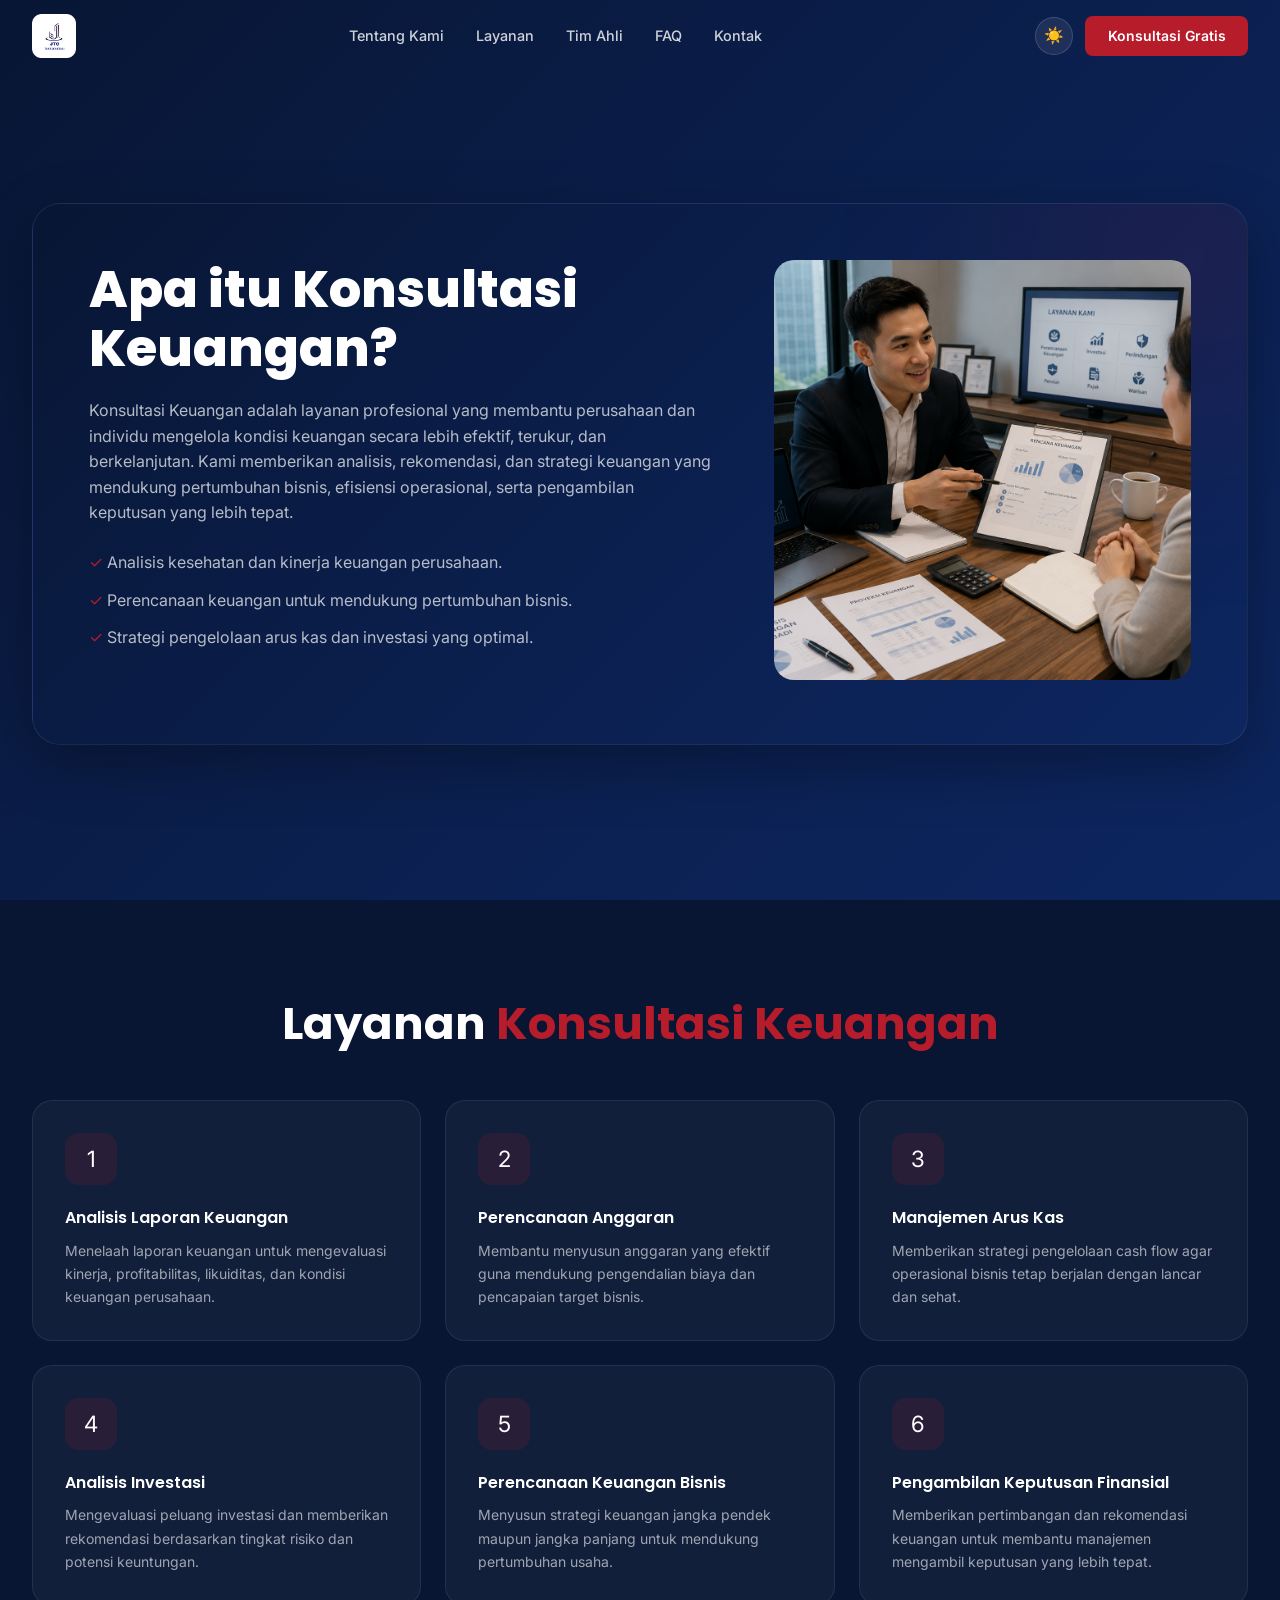
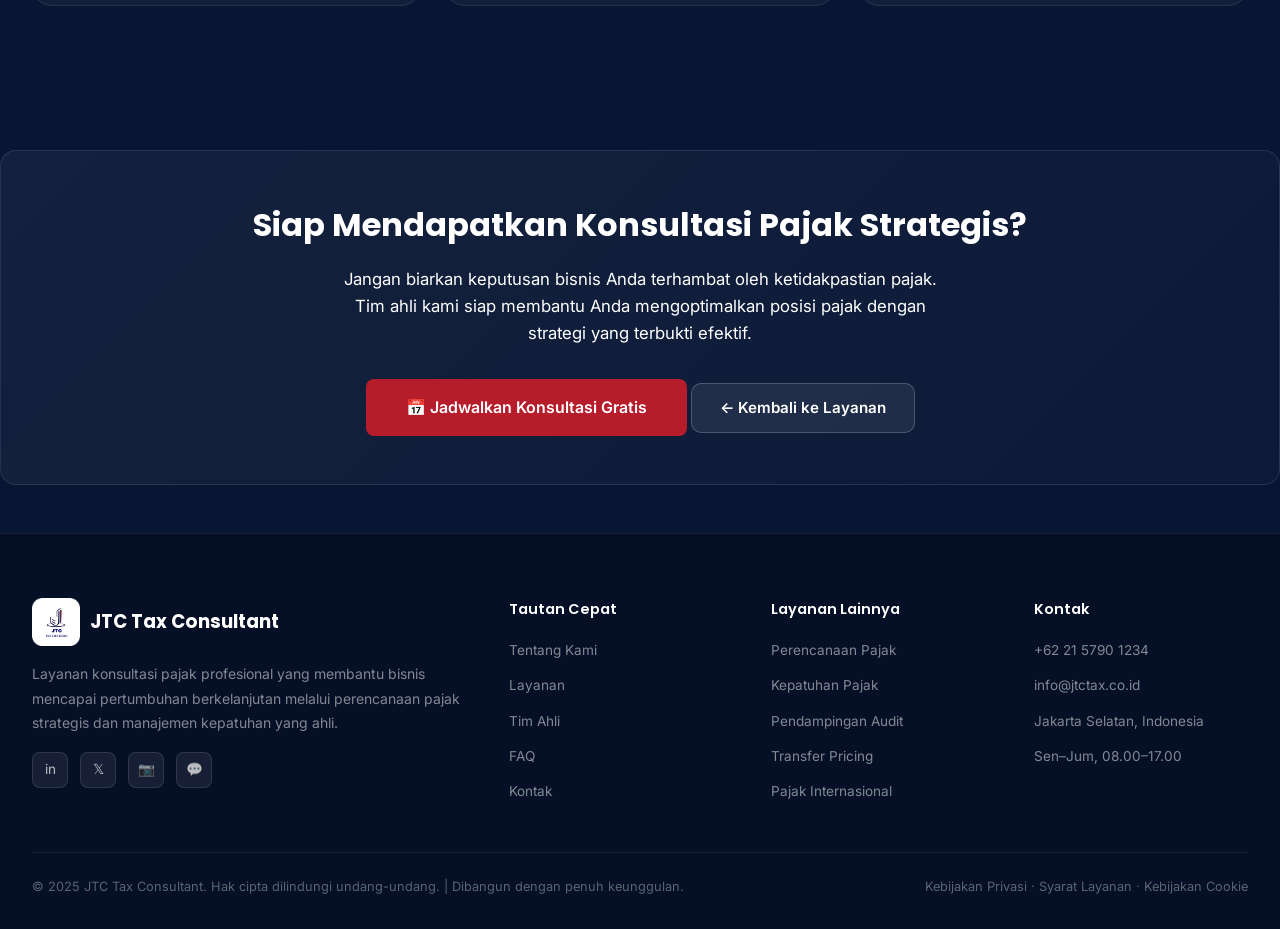
==== Konsultasi-keuangan.html @ 1e963f72 "testingjtc" ====
<!DOCTYPE html>
<html lang="id">
<head>
<meta charset="UTF-8">
<meta name="viewport" content="width=device-width, initial-scale=1.0">
<title>Kepatuhan Pajak JTC Tax Consultant</title>
<meta name="description" content="Panduan strategis mengenai implikasi pajak atas keputusan bisnis, transaksi, dan restrukturisasi perusahaan.">
<link rel="icon" href="assets/logo.png" type="image/png">
<link href="https://fonts.googleapis.com/css2?family=Poppins:wght@300;400;500;600;700;800&family=Inter:wght@300;400;500;600&display=swap" rel="stylesheet">
<link rel="stylesheet" href="../style.css">
<style>
.service-detail-hero {
  min-height: 60vh;
  background: linear-gradient(135deg, var(--c1) 0%, var(--c2) 50%, var(--c3) 100%);
  position: relative;
  overflow: hidden;
  display: flex;
  align-items: center;
  padding: 7rem 2rem 4rem;
}
.service-detail-inner {
  max-width: 900px;
  margin: 0 auto;
}
.service-detail-hero h1 {
  font-size: 3.2rem;
  font-weight: 800;
  margin-bottom: 1.5rem;
  color: var(--text);
}
.service-detail-hero p {
  font-size: 1.1rem;
  line-height: 1.8;
  color: rgba(var(--ink), 0.8);
  margin-bottom: 2rem;
}
.service-breadcrumb {
  margin-bottom: 2rem;
  display: flex;
  align-items: center;
  gap: 0.5rem;
  color: rgba(var(--ink), 0.7);
  font-size: 0.95rem;
}
.service-breadcrumb a {
  color: var(--accent);
  text-decoration: none;
}
.service-breadcrumb a:hover {
  text-decoration: underline;
}
.service-content {
  max-width: 900px;
  margin: 0 auto;
  padding: 4rem 2rem;
}
.service-section {
  margin-bottom: 3rem;
}
.service-section h2 {
  font-size: 2rem;
  margin-bottom: 1.5rem;
  color: var(--text);
}
.service-section h3 {
  font-size: 1.3rem;
  margin: 1.5rem 0 1rem;
  color: var(--text);
}
.service-section p {
  font-size: 1rem;
  line-height: 1.8;
  color: rgba(var(--ink), 0.8);
  margin-bottom: 1rem;
}
.feature-list {
  list-style: none;
  margin: 2rem 0;
}
.feature-list li {
  display: flex;
  gap: 1rem;
  margin-bottom: 1.2rem;
  font-size: 1rem;
  line-height: 1.6;
}
.feature-list li:before {
  content: "✓";
  color: var(--accent);
  font-weight: bold;
  flex-shrink: 0;
  font-size: 1.3rem;
}
.process-steps {
  display: grid;
  grid-template-columns: repeat(auto-fit, minmax(220px, 1fr));
  gap: 2rem;
  margin: 2rem 0;
}
.process-step {
  background: rgba(var(--ink), 0.03);
  border: 1px solid rgba(var(--ink), 0.1);
  padding: 2rem;
  border-radius: 12px;
  text-align: center;
}
.process-step-num {
  display: inline-flex;
  align-items: center;
  justify-content: center;
  width: 50px;
  height: 50px;
  background: var(--accent);
  color: white;
  border-radius: 50%;
  font-weight: bold;
  font-size: 1.3rem;
  margin-bottom: 1rem;
}
.process-step h4 {
  font-size: 1.1rem;
  margin-bottom: 0.5rem;
}
.process-step p {
  font-size: 0.95rem;
}
.cta-section {
  background: linear-gradient(135deg, rgba(var(--ink), 0.05), rgba(var(--ink), 0.02));
  border: 1px solid rgba(var(--ink), 0.1);
  border-radius: 16px;
  padding: 3rem;
  text-align: center;
  margin: 3rem 0;
}
.cta-section h2 {
  font-size: 2rem;
  margin-bottom: 1rem;
}
.cta-section p {
  font-size: 1.05rem;
  margin-bottom: 2rem;
  max-width: 600px;
  margin-left: auto;
  margin-right: auto;
}
.btn-cta {
  display: inline-block;
  background: var(--accent);
  color: white;
  padding: 1rem 2.5rem;
  border-radius: 8px;
  text-decoration: none;
  font-weight: 600;
  transition: all 0.3s ease;
  cursor: pointer;
  border: none;
  font-size: 1rem;
}
.btn-cta:hover {
  background: var(--accent-hover);
  transform: translateY(-2px);
}
.btn-secondary {
  background: transparent;
  color: var(--accent);
  border: 2px solid var(--accent);
  padding: 0.8rem 2rem;
}
.btn-secondary:hover {
  background: var(--accent);
  color: white;
}

*{margin:0;padding:0;box-sizing:border-box}
body{font-family:Poppins,sans-serif;background:#f6f7fb;color:#111827}
.hero{padding:40px 24px}
.hero-card{
max-width:1400px;
margin:auto;
border-radius:28px;
overflow:hidden;

background:
linear-gradient(
  135deg,
  #071020 0%,
  #0c1d46 45%,
  #14377d 100%
);

box-shadow:
0 20px 60px rgba(0,0,0,.25);

position:relative;
}
.hero-card{
  background:
  linear-gradient(
    135deg,
    var(--c1) 0%,
    var(--c2) 50%,
    var(--c3) 100%
  );

  border:1px solid rgba(var(--ink),.08);

  box-shadow:
  0 20px 60px var(--card-shadow);

  border-radius:28px;
}
.hero-card::after{
  content:"";
  position:absolute;

  width:350px;
  height:350px;

  right:-120px;
  top:-120px;

  border-radius:50%;

  background:
  rgba(183,28,43,.10);

  filter:blur(100px);

  pointer-events:none;
}
.hero-grid{position:relative;z-index:2;display:grid;grid-template-columns:1.2fr .8fr;gap:60px;padding:56px}
.hero h1{
  color:var(--text);
}

.hero p,
.hero li,
.crumb{
  color:rgba(var(--ink),.7);
}
.hero ul{list-style:none;margin-top:24px}
.hero li{margin:12px 0}
.hero li:before{content:"✓ ";
        color: var(--accent)}
.hero img{width:100%;height:420px;object-fit:cover;border-radius:20px}
.about{max-width:1400px;margin:auto;padding:60px 24px;display:grid;grid-template-columns:260px 1fr;gap:50px}
.card{background:#dfe5f5;padding:18px;border-radius:20px}
.book{height:320px;border-radius:12px;background:linear-gradient(135deg,#0b1024,#1e3a8a)}
.btn{display:block;text-align:center;text-decoration:none;background:#0f1f5b;color:#fff;padding:14px;border-radius:999px;margin-top:18px}
.content h2{margin-bottom:16px}
.content p{line-height:1.9;margin-bottom:18px}
@media(max-width:900px){
.hero-grid,.about{grid-template-columns:1fr}
.hero h1{font-size:2rem}
.hero img{height:280px}
}
</style>
</head>
<body class="jtc-landing" data-theme="dark">

<div class="scroll-bar" id="jtc-scrollBar"></div>

<!-- NAV -->
<nav id="jtc-navbar">
<div class="nav-inner">
<a href="../index.html" class="logo">
<img src="../assets/logo.png" alt="JTC Tax Consultant" class="logo-img">
</a>
<ul class="nav-links" id="jtc-navLinks">
<li><a href="../index.html#jtc-about">Tentang Kami</a></li>
<li><a href="../index.html#jtc-services">Layanan</a></li>
<li><a href="../index.html#jtc-experts">Tim Ahli</a></li>
<li><a href="../index.html#jtc-faq">FAQ</a></li>
<li><a href="../index.html#jtc-contact">Kontak</a></li>
</ul>
<div class="nav-right">
<button class="theme-toggle" id="jtc-themeToggle" aria-label="Toggle light/dark theme">☀️</button>
<a href="../index.html#jtc-consultation" class="nav-cta">Konsultasi Gratis</a>
<button class="hamburger" id="jtc-hamburger" aria-label="Menu">
<span></span><span></span><span></span>
</button>
</div>
</div>
</nav>

<!-- HERO -->
<section class="hero">
<div class="hero-card">
<div class="hero-grid">
<div>
<h1>Apa itu Konsultasi Keuangan?</h1>
<p>Konsultasi Keuangan adalah layanan profesional yang membantu perusahaan dan individu mengelola kondisi keuangan secara lebih efektif, terukur, dan berkelanjutan. Kami memberikan analisis, rekomendasi, dan strategi keuangan yang mendukung pertumbuhan bisnis, efisiensi operasional, serta pengambilan keputusan yang lebih tepat.</p>
<ul>
<li>Analisis kesehatan dan kinerja keuangan perusahaan.</li>
<li>Perencanaan keuangan untuk mendukung pertumbuhan bisnis.</li>
<li>Strategi pengelolaan arus kas dan investasi yang optimal.</li>
</ul>
</div>
<div>
<img src="assets/Konsultasi Keuangan.png" alt="financial consulting">
</div>
</div>
</div>
</section>

<!-- CONTENT -->
<section class="why-section" id="jtc-why">
<div class="section-inner">
<h2 class="section-title" style="text-align:center">
Layanan <span>Konsultasi Keuangan</span>
</h2>

<div class="why-grid">

<div class="why-card">
<div class="why-icon">1</div>
<div class="why-title">Analisis Laporan Keuangan</div>
<div class="why-desc">
Menelaah laporan keuangan untuk mengevaluasi kinerja, profitabilitas, likuiditas, dan kondisi keuangan perusahaan.
</div>
</div>

<div class="why-card">
<div class="why-icon">2</div>
<div class="why-title">Perencanaan Anggaran</div>
<div class="why-desc">
Membantu menyusun anggaran yang efektif guna mendukung pengendalian biaya dan pencapaian target bisnis.
</div>
</div>

<div class="why-card">
<div class="why-icon">3</div>
<div class="why-title">Manajemen Arus Kas</div>
<div class="why-desc">
Memberikan strategi pengelolaan cash flow agar operasional bisnis tetap berjalan dengan lancar dan sehat.
</div>
</div>

<div class="why-card">
<div class="why-icon">4</div>
<div class="why-title">Analisis Investasi</div>
<div class="why-desc">
Mengevaluasi peluang investasi dan memberikan rekomendasi berdasarkan tingkat risiko dan potensi keuntungan.
</div>
</div>

<div class="why-card">
<div class="why-icon">5</div>
<div class="why-title">Perencanaan Keuangan Bisnis</div>
<div class="why-desc">
Menyusun strategi keuangan jangka pendek maupun jangka panjang untuk mendukung pertumbuhan usaha.
</div>
</div>

<div class="why-card">
<div class="why-icon">6</div>
<div class="why-title">Pengambilan Keputusan Finansial</div>
<div class="why-desc">
Memberikan pertimbangan dan rekomendasi keuangan untuk membantu manajemen mengambil keputusan yang lebih tepat.
</div>
</div>

</div>
</div>
</section>
<!-- CTA SECTION -->
<div class="cta-section">
<h2>Siap Mendapatkan Konsultasi Pajak Strategis?</h2>
<p>Jangan biarkan keputusan bisnis Anda terhambat oleh ketidakpastian pajak. Tim ahli kami siap membantu Anda mengoptimalkan posisi pajak dengan strategi yang terbukti efektif.</p>
<a href="../index.html#jtc-consultation" class="btn-cta">📅 Jadwalkan Konsultasi Gratis</a>
<a href="../index.html#jtc-services" class="btn-cta btn-secondary">← Kembali ke Layanan</a>
</div>

</section>

<!-- FOOTER -->
<footer>
<div class="footer-inner">
<div class="footer-grid">
<div class="footer-brand">
<div class="footer-logo">
<img src="../assets/logo.png" alt="JTC Tax Consultant" class="logo-img">
<span>JTC Tax Consultant</span>
</div>
<p>Layanan konsultasi pajak profesional yang membantu bisnis mencapai pertumbuhan berkelanjutan melalui perencanaan pajak strategis dan manajemen kepatuhan yang ahli.</p>
<div class="footer-socials">
<a href="#" class="social-btn" aria-label="LinkedIn">in</a>
<a href="#" class="social-btn" aria-label="Twitter">𝕏</a>
<a href="#" class="social-btn" aria-label="Instagram">📷</a>
<a href="#" class="social-btn" aria-label="WhatsApp">💬</a>
</div>
</div>
<div class="footer-col">
<h4>Tautan Cepat</h4>
<ul>
<li><a href="../index.html#jtc-about">Tentang Kami</a></li>
<li><a href="../index.html#jtc-services">Layanan</a></li>
<li><a href="../index.html#jtc-experts">Tim Ahli</a></li>
<li><a href="../index.html#jtc-faq">FAQ</a></li>
<li><a href="../index.html#jtc-contact">Kontak</a></li>
</ul>
</div>
<div class="footer-col">
<h4>Layanan Lainnya</h4>
<ul>
<li><a href="perencanaan-pajak.html">Perencanaan Pajak</a></li>
<li><a href="kepatuhan-pajak.html">Kepatuhan Pajak</a></li>
<li><a href="pendampingan-pemeriksaan-pajak.html">Pendampingan Audit</a></li>
<li><a href="transfer-pricing.html">Transfer Pricing</a></li>
<li><a href="pajak-internasional.html">Pajak Internasional</a></li>
</ul>
</div>
<div class="footer-col">
<h4>Kontak</h4>
<ul>
<li><a href="tel:+622157901234">+62 21 5790 1234</a></li>
<li><a href="mailto:info@jtctax.co.id">info@jtctax.co.id</a></li>
<li><a href="../index.html#jtc-contact">Jakarta Selatan, Indonesia</a></li>
<li><a href="../index.html#jtc-contact">Sen–Jum, 08.00–17.00</a></li>
</ul>
</div>
</div>
<div class="footer-bottom">
<p>© 2025 JTC Tax Consultant. Hak cipta dilindungi undang-undang. | Dibangun dengan penuh keunggulan.</p>
<p>Kebijakan Privasi · Syarat Layanan · Kebijakan Cookie</p>
</div>
</div>
</footer>

<script src="../script.js"></script>
</body>
</html>
---- style.css ----
/* ===================================================================
   JTC TAX CONSULTANT — style.css
   Dark theme (default) + Light theme (data-theme="light") via CSS vars
=================================================================== */

*,*::before,*::after{box-sizing:border-box;margin:0;padding:0}
html{scroll-behavior:smooth}
html,body{overflow-x:hidden;width:100%}

body.jtc-landing{
  /* brand colors (constant across themes) */
  --accent:#B71C2B;
  --accent-hover:#9e1724;
  --success:#10B981;
  --warning:#F59E0B;

  /* DARK THEME (default) — exact same palette as the original design */
  --ink:255,255,255;            /* base "ink" used for text/border/surface opacity tricks */
  --text:#ffffff;
  --c1:#081634;                 /* page base / dark-navy */
  --c2:#0B1F4D;                 /* navy */
  --c3:#0d2660;                 /* mid blue */
  --c4:#091a40;                 /* alt section */
  --c5:#12266a;                 /* stats end */
  --select-bg:#0B1F4D;
  --nav-scrolled:rgba(8,22,52,.92);
  --grid-line:rgba(255,255,255,.025);
  --card-shadow:rgba(0,0,0,.3);
  --tag-text:#f87171;

  font-family:'Inter',sans-serif;
  background:var(--c1);
  color:var(--text);
  line-height:1.6;
  transition:background .35s ease,color .35s ease;
}

body.jtc-landing[data-theme="light"]{
  --ink:11,31,77;               /* navy ink on light backgrounds */
  --text:#0B1F4D;
  --c1:#FFFFFF;
  --c2:#EFF3FB;
  --c3:#F4F7FC;
  --c4:#F7F9FC;
  --c5:#E3EAF8;
  --select-bg:#FFFFFF;
  --nav-scrolled:rgba(255,255,255,.92);
  --grid-line:rgba(11,31,77,.05);
  --card-shadow:rgba(15,40,90,.12);
  --tag-text:#B71C2B;
}

.jtc-landing h1,.jtc-landing h2,.jtc-landing h3,.jtc-landing h4,.jtc-landing h5{font-family:'Poppins',sans-serif}

/* NAV */
.jtc-landing nav{position:fixed;top:0;left:0;right:0;z-index:100;padding:0 2rem;transition:background .4s ease,padding .4s ease;background:transparent}
.jtc-landing nav.scrolled{background:var(--nav-scrolled);backdrop-filter:blur(24px);border-bottom:1px solid rgba(var(--ink),.08)}
.jtc-landing .nav-inner{max-width:1280px;margin:0 auto;display:flex;align-items:center;justify-content:space-between;height:72px;gap:1rem;position:relative}
.jtc-landing .logo{display:flex;align-items:center;gap:.6rem;text-decoration:none;flex-shrink:0}
.jtc-landing .logo-img{height:44px;width:auto;display:block}
.jtc-landing .logo-text{font-family:'Poppins',sans-serif;font-weight:700;font-size:1.05rem;color:var(--text);line-height:1.2;white-space:nowrap}
.jtc-landing .nav-links{display:flex;align-items:center;gap:2rem;list-style:none}
.jtc-landing .nav-links a{color:rgba(var(--ink),.8);text-decoration:none;font-size:.9rem;font-weight:500;transition:color .2s}
.jtc-landing .nav-links a:hover{color:var(--text)}
.jtc-landing .nav-right{display:flex;align-items:center;gap:.75rem}
.jtc-landing .nav-cta{background:var(--accent);color:#fff;padding:.55rem 1.4rem;border-radius:8px;font-size:.875rem;font-weight:600;text-decoration:none;transition:background .2s,transform .15s;white-space:nowrap}
.jtc-landing .nav-cta:hover{background:var(--accent-hover);transform:translateY(-1px)}
.jtc-landing .theme-toggle{width:38px;height:38px;border-radius:50%;background:rgba(var(--ink),.08);border:1px solid rgba(var(--ink),.15);display:flex;align-items:center;justify-content:center;cursor:pointer;font-size:1rem;flex-shrink:0;transition:.2s}
.jtc-landing .theme-toggle:hover{background:rgba(var(--ink),.15)}
.jtc-landing .hamburger{display:none;flex-direction:column;gap:5px;cursor:pointer;background:none;border:none;padding:4px;flex-shrink:0}
.jtc-landing .hamburger span{display:block;width:24px;height:2px;background:var(--text);border-radius:2px;transition:.3s}
.jtc-landing .hamburger.active span:nth-child(1){transform:translateY(7px) rotate(45deg)}
.jtc-landing .hamburger.active span:nth-child(2){opacity:0}
.jtc-landing .hamburger.active span:nth-child(3){transform:translateY(-7px) rotate(-45deg)}

/* MOBILE NAV PANEL */
.jtc-landing .nav-links{transition:max-height .3s ease}
@media(max-width:860px){
  .jtc-landing .nav-links{
    display:flex;flex-direction:column;align-items:flex-start;gap:0;
    position:absolute;top:72px;left:0;right:0;
    background:var(--nav-scrolled);backdrop-filter:blur(20px);
    border-bottom:1px solid rgba(var(--ink),.1);
    max-height:0;overflow:hidden;padding:0 1.5rem;
  }
  .jtc-landing .nav-links.active{max-height:420px;padding:.5rem 1.5rem 1.5rem}
  .jtc-landing .nav-links li{width:100%;border-bottom:1px solid rgba(var(--ink),.06)}
  .jtc-landing .nav-links li:last-child{border-bottom:none}
  .jtc-landing .nav-links a{display:block;padding:.9rem 0}
  .jtc-landing .hamburger{display:flex}
}

/* HERO */
.jtc-landing .hero{min-height:100vh;background:linear-gradient(135deg,var(--c1) 0%,var(--c2) 50%,var(--c3) 100%);position:relative;overflow:hidden;display:flex;align-items:center;padding:7rem 2rem 4rem}
.jtc-landing .aurora{position:absolute;inset:0;pointer-events:none;overflow:hidden}
.jtc-landing .aurora-blob{position:absolute;border-radius:50%;filter:blur(80px);opacity:.15}
.jtc-landing .aurora-1{width:700px;height:700px;background:radial-gradient(circle,#B71C2B,transparent);top:-200px;right:-100px;animation:jtc-drift1 12s ease-in-out infinite alternate}
.jtc-landing .aurora-2{width:500px;height:500px;background:radial-gradient(circle,#1e40af,transparent);bottom:-100px;left:-150px;animation:jtc-drift2 15s ease-in-out infinite alternate}
.jtc-landing .aurora-3{width:400px;height:400px;background:radial-gradient(circle,#4f46e5,transparent);top:30%;left:40%;animation:jtc-drift3 10s ease-in-out infinite alternate}
@keyframes jtc-drift1{from{transform:translate(0,0) scale(1)}to{transform:translate(-60px,40px) scale(1.1)}}
@keyframes jtc-drift2{from{transform:translate(0,0) scale(1)}to{transform:translate(40px,-30px) scale(1.15)}}
@keyframes jtc-drift3{from{transform:translate(0,0)}to{transform:translate(-30px,20px)}}
.jtc-landing .grid-overlay{position:absolute;inset:0;background-image:linear-gradient(var(--grid-line) 1px,transparent 1px),linear-gradient(90deg,var(--grid-line) 1px,transparent 1px);background-size:60px 60px}

.jtc-landing .hero-inner{max-width:1280px;margin:0 auto;display:grid;grid-template-columns:1fr 1fr;gap:4rem;align-items:center;position:relative;z-index:2;width:100%}
.jtc-landing .trust-badge{display:inline-flex;align-items:center;gap:.5rem;background:rgba(var(--ink),.08);border:1px solid rgba(var(--ink),.15);border-radius:50px;padding:.4rem 1rem;font-size:.8rem;font-weight:500;color:rgba(var(--ink),.9);margin-bottom:1.5rem;backdrop-filter:blur(8px)}
.jtc-landing .trust-dot{width:8px;height:8px;background:var(--success);border-radius:50%;animation:jtc-pulse 2s infinite;flex-shrink:0}
@keyframes jtc-pulse{0%,100%{opacity:1}50%{opacity:.4}}
.jtc-landing .hero h1{font-size:clamp(2rem,4vw,3.4rem);font-weight:800;line-height:1.15;margin-bottom:1.25rem;color:var(--text)}
.jtc-landing .hero h1 span{color:var(--accent)}
.jtc-landing .hero-desc{font-size:1.05rem;color:rgba(var(--ink),.7);max-width:480px;margin-bottom:2rem;line-height:1.75}
.jtc-landing .hero-actions{display:flex;gap:1rem;flex-wrap:wrap;margin-bottom:2.5rem}
.jtc-landing .btn-primary{background:var(--accent);color:#fff;padding:.75rem 1.75rem;border-radius:10px;font-weight:600;font-size:.95rem;text-decoration:none;display:inline-flex;align-items:center;gap:.5rem;transition:all .2s;border:none;cursor:pointer}
.jtc-landing .btn-primary:hover{background:var(--accent-hover);transform:translateY(-2px);box-shadow:0 8px 24px rgba(183,28,43,.35)}
.jtc-landing .btn-secondary{background:rgba(var(--ink),.08);color:var(--text);padding:.75rem 1.75rem;border-radius:10px;font-weight:600;font-size:.95rem;text-decoration:none;display:inline-flex;align-items:center;gap:.5rem;border:1px solid rgba(var(--ink),.2);transition:all .2s;cursor:pointer}
.jtc-landing .btn-secondary:hover{background:rgba(var(--ink),.14);transform:translateY(-2px)}
.jtc-landing .hero-metrics{display:flex;gap:2rem;flex-wrap:wrap}
.jtc-landing .metric{text-align:center}
.jtc-landing .metric-num{font-family:'Poppins',sans-serif;font-size:1.6rem;font-weight:700;color:var(--text)}
.jtc-landing .metric-num span{color:var(--accent)}
.jtc-landing .metric-label{font-size:.78rem;color:rgba(var(--ink),.55);font-weight:500}

/* HERO RIGHT / 3D */
.jtc-landing .hero-visual{position:relative;height:540px;display:flex;align-items:center;justify-content:center}
.jtc-landing .hero-canvas{position:relative;width:100%;height:100%}
.jtc-landing canvas#jtc-heroCanvas{position:absolute;inset:0;width:100%;height:100%}

/* FLOATING CARDS */
.jtc-landing .float-card{position:absolute;background:rgba(var(--ink),.07);backdrop-filter:blur(20px);border:1px solid rgba(var(--ink),.15);border-radius:16px;padding:1rem 1.25rem;min-width:150px;animation:jtc-float 6s ease-in-out infinite;box-shadow:0 8px 32px var(--card-shadow)}
.jtc-landing .float-card:nth-child(1){top:5%;left:5%;animation-delay:0s}
.jtc-landing .float-card:nth-child(2){top:5%;right:5%;animation-delay:1.5s}
.jtc-landing .float-card:nth-child(3){bottom:15%;left:2%;animation-delay:.8s}
.jtc-landing .float-card:nth-child(4){bottom:10%;right:5%;animation-delay:2.2s}
@keyframes jtc-float{0%,100%{transform:translateY(0)}50%{transform:translateY(-12px)}}
.jtc-landing .float-card-val{font-family:'Poppins',sans-serif;font-size:1.5rem;font-weight:700;color:var(--text);line-height:1}
.jtc-landing .float-card-val.accent{color:var(--accent)}
.jtc-landing .float-card-val.green{color:var(--success)}
.jtc-landing .float-card-label{font-size:.72rem;color:rgba(var(--ink),.6);margin-top:.25rem;font-weight:500}
.jtc-landing .float-card-icon{font-size:1.2rem;margin-bottom:.4rem}

/* MARQUEE */
.jtc-landing .marquee-section{background:rgba(var(--ink),.03);border-top:1px solid rgba(var(--ink),.07);border-bottom:1px solid rgba(var(--ink),.07);padding:1.25rem 0;overflow:hidden}
.jtc-landing .marquee-track{display:flex;gap:0;width:max-content;animation:jtc-marquee 30s linear infinite}
.jtc-landing .marquee-track:hover{animation-play-state:paused}
.jtc-landing .marquee-item{display:flex;align-items:center;gap:.75rem;padding:0 2.5rem;white-space:nowrap;color:rgba(var(--ink),.5);font-size:.85rem;font-weight:500;border-right:1px solid rgba(var(--ink),.1)}
.jtc-landing .marquee-item svg{opacity:.5}
@keyframes jtc-marquee{from{transform:translateX(0)}to{transform:translateX(-50%)}}

/* SECTIONS */
.jtc-landing section{padding:6rem 2rem}
.jtc-landing .section-inner{max-width:1280px;margin:0 auto}
.jtc-landing .section-tag{display:inline-block;background:rgba(183,28,43,.15);color:var(--tag-text);border:1px solid rgba(183,28,43,.3);border-radius:50px;padding:.3rem .9rem;font-size:.78rem;font-weight:600;letter-spacing:.05em;text-transform:uppercase;margin-bottom:1rem}
.jtc-landing .section-title{font-size:clamp(1.7rem,3.5vw,2.8rem);font-weight:700;color:var(--text);line-height:1.25;margin-bottom:1rem}
.jtc-landing .section-title span{color:var(--accent)}
.jtc-landing .section-desc{color:rgba(var(--ink),.65);max-width:560px;font-size:1rem;line-height:1.75;margin:0 auto;text-align:center;}

/* ABOUT */
.jtc-landing .about-section{background:linear-gradient(180deg,var(--c1),var(--c3) 50%,var(--c1))}
.jtc-landing .about-grid{display:grid;grid-template-columns:1fr 1fr;gap:5rem;align-items:center}
.jtc-landing .about-image-wrap{position:relative;padding-top:1.5rem}
.jtc-landing .about-image{width:100%;aspect-ratio:4/3;background:linear-gradient(135deg,rgba(11,31,77,.8),rgba(183,28,43,.3));border-radius:24px;border:1px solid rgba(var(--ink),.1);display:flex;align-items:center;justify-content:center;overflow:hidden;position:relative}
.jtc-landing .about-badge{position:absolute;top:-1.25rem;right:1.5rem;background:var(--accent);border-radius:16px;padding:1.1rem 1.4rem;box-shadow:0 12px 40px rgba(183,28,43,.45);z-index:2}
.jtc-landing .about-badge-num{font-family:'Poppins',sans-serif;font-size:1.6rem;font-weight:800;color:#fff;line-height:1}
.jtc-landing .about-badge-text{font-size:.72rem;color:rgba(255,255,255,.85);font-weight:500}
.jtc-landing .about-stats{display:grid;grid-template-columns:1fr 1fr;gap:1rem;margin-top:1.5rem}
.jtc-landing .about-stat{background:rgba(var(--ink),.05);border:1px solid rgba(var(--ink),.08);border-radius:12px;padding:1rem;text-align:center}
.jtc-landing .about-stat-num{font-family:'Poppins',sans-serif;font-size:1.4rem;font-weight:700;color:var(--text)}
.jtc-landing .about-stat-label{font-size:.75rem;color:rgba(var(--ink),.55);margin-top:.25rem}
.jtc-landing .vm-cards{display:grid;gap:1rem;margin-top:2rem}
.jtc-landing .vm-card{background:rgba(var(--ink),.05);border:1px solid rgba(var(--ink),.08);border-radius:14px;padding:1.25rem 1.5rem;display:flex;gap:1rem;align-items:flex-start}
.jtc-landing .vm-icon{width:40px;height:40px;border-radius:10px;display:flex;align-items:center;justify-content:center;flex-shrink:0;font-size:1.1rem}
.jtc-landing .vm-icon.red{background:rgba(183,28,43,.2)}
.jtc-landing .vm-icon.blue{background:rgba(59,130,246,.15)}
.jtc-landing .vm-title{font-family:'Poppins',sans-serif;font-weight:600;color:var(--text);font-size:.95rem;margin-bottom:.25rem}
.jtc-landing .vm-text{font-size:.85rem;color:rgba(var(--ink),.6);line-height:1.6}

/* WHY CHOOSE */
.jtc-landing .why-section{background:var(--c1)}
.jtc-landing .why-grid{display:grid;grid-template-columns:repeat(3,1fr);gap:1.5rem;margin-top:3rem}
.jtc-landing .why-card{background:rgba(var(--ink),.04);border:1px solid rgba(var(--ink),.08);border-radius:20px;padding:2rem;transition:all .35s ease;cursor:default;position:relative;overflow:hidden}
.jtc-landing .why-card::before{content:'';position:absolute;inset:0;background:linear-gradient(135deg,rgba(183,28,43,.06),transparent);opacity:0;transition:.35s}
.jtc-landing .why-card:hover{border-color:rgba(183,28,43,.3);transform:translateY(-6px);box-shadow:0 20px 60px var(--card-shadow)}
.jtc-landing .why-card:hover::before{opacity:1}
.jtc-landing .why-icon{width:52px;height:52px;border-radius:14px;background:rgba(183,28,43,.15);display:flex;align-items:center;justify-content:center;margin-bottom:1.25rem;font-size:1.4rem}
.jtc-landing .why-title{font-family:'Poppins',sans-serif;font-weight:600;color:var(--text);font-size:1rem;margin-bottom:.5rem}
.jtc-landing .why-desc{font-size:.875rem;color:rgba(var(--ink),.6);line-height:1.65}

/* SERVICES */
.jtc-landing .services-section{background:linear-gradient(180deg,var(--c1),var(--c4))}
.jtc-landing .services-grid{display:grid;grid-template-columns:repeat(4,1fr);gap:1.25rem;margin-top:3rem}
.jtc-landing .service-card{background:rgba(var(--ink),.04);border:1px solid rgba(var(--ink),.07);border-radius:18px;padding:1.75rem;transition:all .3s ease;cursor:pointer;position:relative;overflow:hidden}
.jtc-landing .service-card::after{content:'';position:absolute;bottom:0;left:0;right:0;height:3px;background:var(--accent);transform:scaleX(0);transition:.3s;transform-origin:left}
.jtc-landing .service-card:hover{border-color:rgba(var(--ink),.15);transform:translateY(-4px);box-shadow:0 16px 40px var(--card-shadow)}
.jtc-landing .service-card:hover::after{transform:scaleX(1)}
.jtc-landing .service-icon{width:44px;height:44px;border-radius:12px;background:rgba(183,28,43,.12);display:flex;align-items:center;justify-content:center;margin-bottom:1rem;font-size:1.1rem}
.jtc-landing .service-title{font-family:'Poppins',sans-serif;font-weight:600;color:var(--text);font-size:.95rem;margin-bottom:.4rem}
.jtc-landing .service-desc{font-size:.8rem;color:rgba(var(--ink),.55);line-height:1.6}
.jtc-landing .service-arrow{margin-top:1rem;color:var(--accent);font-size:.8rem;font-weight:600;display:flex;align-items:center;gap:.3rem}

/* WORKFLOW */
.jtc-landing .workflow-section{background:var(--c1);padding:6rem 2rem}
.jtc-landing .workflow-steps{display:flex;align-items:flex-start;gap:0;margin-top:3.5rem;position:relative}
.jtc-landing .workflow-steps::before{content:'';position:absolute;top:28px;left:calc(10% + 28px);right:calc(10% + 28px);height:2px;background:linear-gradient(90deg,var(--accent),rgba(183,28,43,.2));z-index:0}
.jtc-landing .workflow-step{flex:1;text-align:center;position:relative;z-index:1;min-width:0}
.jtc-landing .workflow-num{width:56px;height:56px;border-radius:50%;background:var(--accent);display:flex;align-items:center;justify-content:center;font-family:'Poppins',sans-serif;font-weight:700;font-size:1.1rem;color:#fff;margin:0 auto 1rem;box-shadow:0 0 0 4px rgba(183,28,43,.2),0 0 0 8px rgba(183,28,43,.08)}
.jtc-landing .workflow-title{font-family:'Poppins',sans-serif;font-weight:600;color:var(--text);font-size:.9rem;margin-bottom:.35rem}
.jtc-landing .workflow-desc{font-size:.78rem;color:rgba(var(--ink),.5);line-height:1.5;padding:0 .5rem}

/* STATS */
.jtc-landing .stats-section{background:linear-gradient(135deg,var(--c2),var(--c5));padding:5rem 2rem}
.jtc-landing .stats-grid{display:grid;grid-template-columns:repeat(4,1fr);gap:2rem;text-align:center}
.jtc-landing .stat-item{position:relative}
.jtc-landing .stat-num{font-family:'Poppins',sans-serif;font-size:clamp(2.2rem,5vw,4rem);font-weight:800;color:var(--text);line-height:1}
.jtc-landing .stat-num span{color:var(--accent)}
.jtc-landing .stat-label{font-size:.9rem;color:rgba(var(--ink),.6);margin-top:.5rem;font-weight:500}

/* EXPERTS */
.jtc-landing .experts-section{background:var(--c1)}
.jtc-landing .experts-grid{display:grid;grid-template-columns:repeat(3,1fr);gap:1.5rem;margin-top:3rem}
.jtc-landing .expert-card{background:rgba(var(--ink),.04);border:1px solid rgba(var(--ink),.08);border-radius:20px;padding:1.75rem;text-align:center;transition:all .3s}
.jtc-landing .expert-card:hover{border-color:rgba(var(--ink),.15);transform:translateY(-5px)}
.jtc-landing .expert-avatar{width:90px;height:90px;border-radius:50%;margin:0 auto 1rem;background:linear-gradient(135deg,var(--accent),#7e1419);display:flex;align-items:center;justify-content:center;font-family:'Poppins',sans-serif;font-size:1.6rem;font-weight:700;color:#fff;border:3px solid rgba(var(--ink),.1)}
.jtc-landing .expert-name{font-family:'Poppins',sans-serif;font-weight:700;font-size:1.05rem;color:var(--text);margin-bottom:.2rem}
.jtc-landing .expert-pos{font-size:.82rem;color:var(--accent);font-weight:600;margin-bottom:.4rem}
.jtc-landing .expert-exp{font-size:.78rem;color:rgba(var(--ink),.5)}
.jtc-landing .expert-tags{display:flex;flex-wrap:wrap;gap:.4rem;justify-content:center;margin-top:.75rem}
.jtc-landing .expert-tag{font-size:.7rem;background:rgba(var(--ink),.07);border:1px solid rgba(var(--ink),.1);color:rgba(var(--ink),.7);padding:.2rem .6rem;border-radius:50px;font-weight:500}

/* TESTIMONIALS */
.jtc-landing .testimonials-section{background:linear-gradient(180deg,var(--c4),var(--c1))}
.jtc-landing .testimonials-grid{display:grid;grid-template-columns:repeat(3,1fr);gap:1.5rem;margin-top:3rem}
.jtc-landing .testimonial-card{background:rgba(var(--ink),.05);border:1px solid rgba(var(--ink),.08);border-radius:20px;padding:1.75rem;transition:all .3s}
.jtc-landing .testimonial-card:hover{border-color:rgba(var(--ink),.15);transform:translateY(-4px)}
.jtc-landing .stars{color:#F59E0B;font-size:1rem;margin-bottom:1rem;letter-spacing:2px}
.jtc-landing .testimonial-text{font-size:.9rem;color:rgba(var(--ink),.75);line-height:1.75;margin-bottom:1.25rem;font-style:italic}
.jtc-landing .testimonial-author{display:flex;align-items:center;gap:.75rem}
.jtc-landing .author-avatar{width:40px;height:40px;border-radius:50%;display:flex;align-items:center;justify-content:center;font-weight:700;font-size:.85rem;color:#fff;flex-shrink:0}
.jtc-landing .author-name{font-family:'Poppins',sans-serif;font-weight:600;font-size:.9rem;color:var(--text)}
.jtc-landing .author-meta{font-size:.75rem;color:rgba(var(--ink),.5)}

/* FAQ */
.jtc-landing .faq-section{background:linear-gradient(180deg,var(--c1),var(--c4))}
.jtc-landing .faq-list{max-width:780px;margin:3rem auto 0;display:flex;flex-direction:column;gap:.75rem}
.jtc-landing .faq-item{background:rgba(var(--ink),.04);border:1px solid rgba(var(--ink),.08);border-radius:14px;overflow:hidden;transition:.3s}
.jtc-landing .faq-item.open{border-color:rgba(183,28,43,.3)}
.jtc-landing .faq-q{width:100%;background:none;border:none;color:var(--text);font-family:'Poppins',sans-serif;font-weight:600;font-size:.95rem;padding:1.25rem 1.5rem;text-align:left;cursor:pointer;display:flex;justify-content:space-between;align-items:center;gap:1rem}
.jtc-landing .faq-q .chevron{flex-shrink:0;width:20px;height:20px;border-radius:50%;background:rgba(var(--ink),.1);display:flex;align-items:center;justify-content:center;transition:transform .3s,background .3s;font-size:.6rem;color:var(--text)}
.jtc-landing .faq-item.open .chevron{transform:rotate(180deg);background:var(--accent);color:#fff}
.jtc-landing .faq-a{max-height:0;overflow:hidden;transition:max-height .4s ease,padding .3s}
.jtc-landing .faq-a-inner{padding:0 1.5rem 1.25rem;font-size:.875rem;color:rgba(var(--ink),.65);line-height:1.75}
.jtc-landing .faq-item.open .faq-a{max-height:200px}

/* CONSULTATION */
.jtc-landing .consultation-section{background:var(--c1);padding:6rem 2rem}
.jtc-landing .consult-wrap{background:rgba(var(--ink),.04);border:1px solid rgba(var(--ink),.08);border-radius:28px;padding:3rem;max-width:900px;margin:3rem auto 0}
.jtc-landing .consult-grid{display:grid;grid-template-columns:1fr 1fr;gap:1.25rem}
.jtc-landing .form-group{display:flex;flex-direction:column;gap:.4rem}
.jtc-landing .form-group.full{grid-column:1/-1}
.jtc-landing label{font-size:.82rem;font-weight:600;color:rgba(var(--ink),.7)}
.jtc-landing input,.jtc-landing textarea,.jtc-landing select{background:rgba(var(--ink),.06);border:1px solid rgba(var(--ink),.12);border-radius:10px;padding:.75rem 1rem;color:var(--text);font-family:'Inter',sans-serif;font-size:.9rem;width:100%;transition:.2s;outline:none}
.jtc-landing input:focus,.jtc-landing textarea:focus,.jtc-landing select:focus{border-color:rgba(183,28,43,.5);background:rgba(var(--ink),.08)}
.jtc-landing input::placeholder,.jtc-landing textarea::placeholder{color:rgba(var(--ink),.35)}
.jtc-landing select option{background:var(--select-bg);color:var(--text)}
.jtc-landing textarea{resize:vertical;min-height:110px}
.jtc-landing .submit-btn{background:var(--accent);color:#fff;padding:.9rem 2.5rem;border-radius:12px;font-family:'Poppins',sans-serif;font-weight:700;font-size:1rem;border:none;cursor:pointer;transition:.2s;margin-top:.5rem}
.jtc-landing .submit-btn:hover{background:var(--accent-hover);transform:translateY(-2px);box-shadow:0 8px 24px rgba(183,28,43,.4)}

/* CONTACT */
.jtc-landing .contact-section{background:linear-gradient(180deg,var(--c4),var(--c1))}
.jtc-landing .contact-grid{display:grid;grid-template-columns:1fr 1fr;gap:4rem;margin-top:3rem;align-items:start}
.jtc-landing .contact-info{display:flex;flex-direction:column;gap:1.5rem}
.jtc-landing .contact-item{display:flex;gap:1rem;align-items:flex-start}
.jtc-landing .contact-icon{width:44px;height:44px;border-radius:12px;background:rgba(183,28,43,.15);display:flex;align-items:center;justify-content:center;font-size:1.1rem;flex-shrink:0}
.jtc-landing .contact-label{font-size:.78rem;color:rgba(var(--ink),.5);font-weight:600;text-transform:uppercase;letter-spacing:.06em;margin-bottom:.2rem}
.jtc-landing .contact-val{color:rgba(var(--ink),.9);font-size:.9rem}
.jtc-landing .map-placeholder{background:rgba(var(--ink),.04);border:1px solid rgba(var(--ink),.08);border-radius:20px;height:280px;display:flex;align-items:center;justify-content:center;color:rgba(var(--ink),.3);font-size:.9rem;margin-top:1.5rem;text-align:center;padding:1rem}
.jtc-landing .contact-form-card{background:rgba(var(--ink),.04);border:1px solid rgba(var(--ink),.08);border-radius:24px;padding:2rem}
.jtc-landing .contact-form-card h3{font-weight:600;color:var(--text);margin-bottom:1.5rem;font-size:1.1rem}

/* FOOTER (always uses a dark navy band, regardless of theme, for brand contrast) */
.jtc-landing footer{background:#050f26;border-top:1px solid rgba(255,255,255,.07);padding:4rem 2rem 2rem}
.jtc-landing .footer-inner{max-width:1280px;margin:0 auto}
.jtc-landing .footer-grid{display:grid;grid-template-columns:2fr 1fr 1fr 1fr;gap:3rem;margin-bottom:3rem}
.jtc-landing .footer-brand .footer-logo{display:flex;align-items:center;gap:.6rem;margin-bottom:.9rem}
.jtc-landing .footer-brand .footer-logo .logo-img{height:48px;width:auto}
.jtc-landing .footer-brand .footer-logo span{font-family:'Poppins',sans-serif;font-weight:700;font-size:1.15rem;color:#fff}
.jtc-landing .footer-brand p{font-size:.875rem;color:rgba(255,255,255,.5);line-height:1.75;margin:1rem 0}
.jtc-landing .footer-socials{display:flex;gap:.75rem;margin-top:1rem}
.jtc-landing .social-btn{width:36px;height:36px;border-radius:8px;background:rgba(255,255,255,.07);border:1px solid rgba(255,255,255,.1);display:flex;align-items:center;justify-content:center;color:rgba(255,255,255,.7);text-decoration:none;font-size:.85rem;transition:.2s}
.jtc-landing .social-btn:hover{background:var(--accent);border-color:var(--accent);color:#fff}
.jtc-landing .footer-col h4{font-family:'Poppins',sans-serif;font-weight:600;font-size:.9rem;color:#fff;margin-bottom:1rem}
.jtc-landing .footer-col ul{list-style:none;display:flex;flex-direction:column;gap:.6rem}
.jtc-landing .footer-col ul a{color:rgba(255,255,255,.5);text-decoration:none;font-size:.85rem;transition:color .2s}
.jtc-landing .footer-col ul a:hover{color:#fff}
.jtc-landing .footer-bottom{border-top:1px solid rgba(255,255,255,.07);padding-top:1.5rem;display:flex;justify-content:space-between;align-items:center;flex-wrap:wrap;gap:1rem}
.jtc-landing .footer-bottom p{font-size:.8rem;color:rgba(255,255,255,.35)}

/* SUCCESS MSG */
.jtc-landing .success-msg{display:none;background:rgba(16,185,129,.1);border:1px solid rgba(16,185,129,.3);border-radius:12px;padding:1rem 1.25rem;color:#6ee7b7;font-size:.9rem;margin-top:.75rem;align-items:center;gap:.5rem}
.jtc-landing .success-msg.show{display:flex}

/* SCROLL PROGRESS */
.jtc-landing .scroll-bar{position:fixed;top:0;left:0;height:3px;background:var(--accent);z-index:999;transition:width .1s linear;width:0}

/* ===================== RESPONSIVE ===================== */
@media(max-width:1024px){
  .jtc-landing .hero-inner{grid-template-columns:1fr;text-align:center}
  .jtc-landing .hero-visual{height:420px;margin-top:2rem}
  .jtc-landing .hero-actions{justify-content:center}
  .jtc-landing .hero-metrics{justify-content:center}
  .jtc-landing .hero-desc{max-width:100%;margin-left:auto;margin-right:auto}
  .jtc-landing .about-grid,.jtc-landing .contact-grid{grid-template-columns:1fr}
  .jtc-landing .about-image-wrap{padding-top:2rem;max-width:520px;margin:0 auto}
  .jtc-landing .services-grid{grid-template-columns:repeat(2,1fr)}
  .jtc-landing .experts-grid,.jtc-landing .testimonials-grid{grid-template-columns:repeat(2,1fr)}
  .jtc-landing .why-grid{grid-template-columns:repeat(2,1fr)}
  .jtc-landing .stats-grid{grid-template-columns:repeat(2,1fr);gap:2rem}
  .jtc-landing .footer-grid{grid-template-columns:1fr 1fr;gap:2.5rem 1.5rem}
}

@media(max-width:860px){
  .jtc-landing .nav-links a{color:rgba(var(--ink),.85)}
}

@media(max-width:768px){
  .jtc-landing section{padding:4.5rem 1.25rem}
  .jtc-landing .hero{padding:6.5rem 1.25rem 3rem}
  .jtc-landing .float-card{display:none}
  .jtc-landing .hero-visual{height:320px}
  .jtc-landing .workflow-steps{flex-direction:column;gap:2rem;align-items:stretch}
  .jtc-landing .workflow-steps::before{display:none}
  .jtc-landing .consult-wrap{padding:1.75rem 1.25rem}
  .jtc-landing .consult-grid{grid-template-columns:1fr}
}

@media(max-width:640px){
  .jtc-landing .nav-inner{height:64px}
  .jtc-landing .logo-img{height:36px}
  .jtc-landing .nav-cta{padding:.5rem 1rem;font-size:.8rem}
  .jtc-landing .services-grid,.jtc-landing .experts-grid,.jtc-landing .testimonials-grid,.jtc-landing .why-grid{grid-template-columns:1fr}
  .jtc-landing .stats-grid{grid-template-columns:repeat(2,1fr);gap:1.5rem}
  .jtc-landing .footer-grid{grid-template-columns:1fr;gap:2rem}
  .jtc-landing .hero-metrics{gap:1.25rem;justify-content:center}
  .jtc-landing .hero h1{font-size:2rem}
  .jtc-landing .about-badge{padding:.85rem 1.1rem;right:1rem;top:-1rem}
  .jtc-landing .about-badge-num{font-size:1.3rem}
  .jtc-landing .footer-bottom{flex-direction:column;align-items:flex-start;text-align:left}
}

@media(max-width:420px){
  .jtc-landing .nav-right{gap:.5rem}
  .jtc-landing .nav-cta{padding:.45rem .85rem;font-size:.75rem}
  .jtc-landing .hero-actions{flex-direction:column;width:100%}
  .jtc-landing .hero-actions a{justify-content:center;width:100%}
  .jtc-landing .about-stats{grid-template-columns:1fr 1fr;gap:.6rem}
}
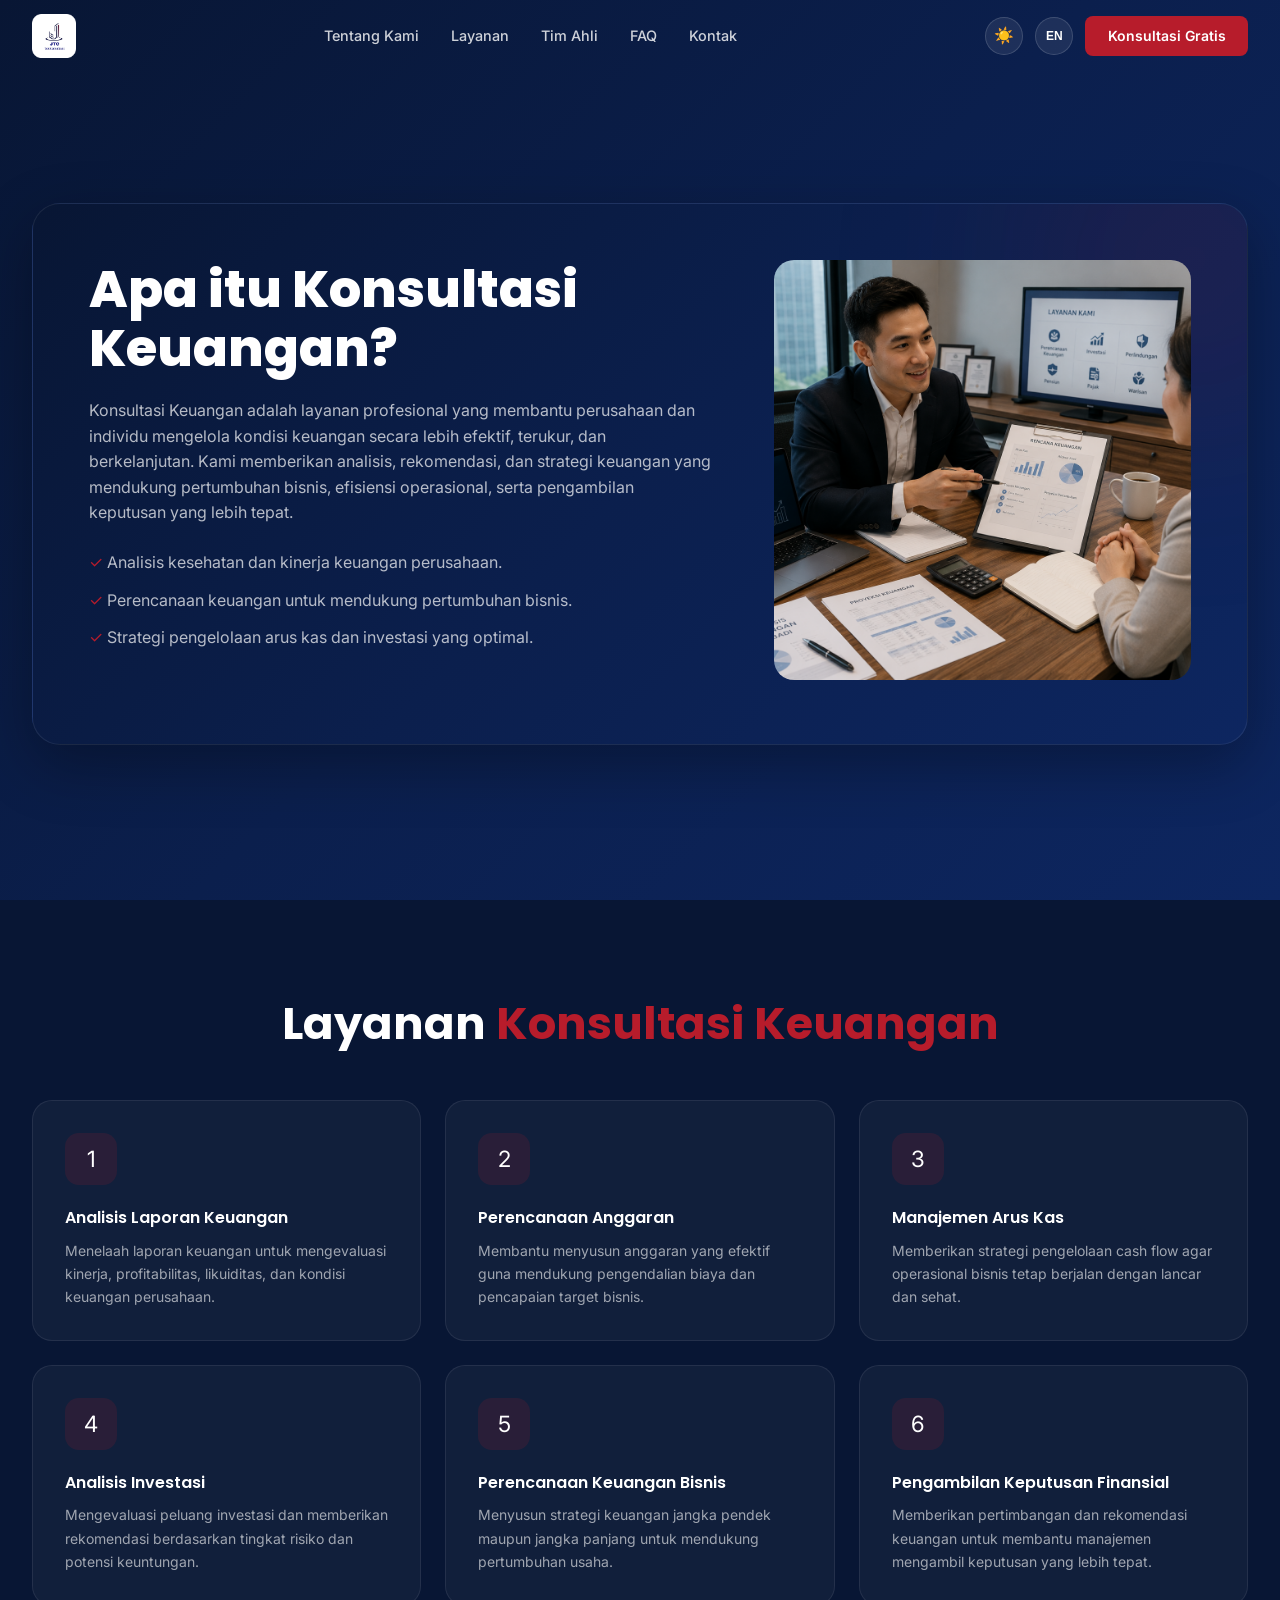
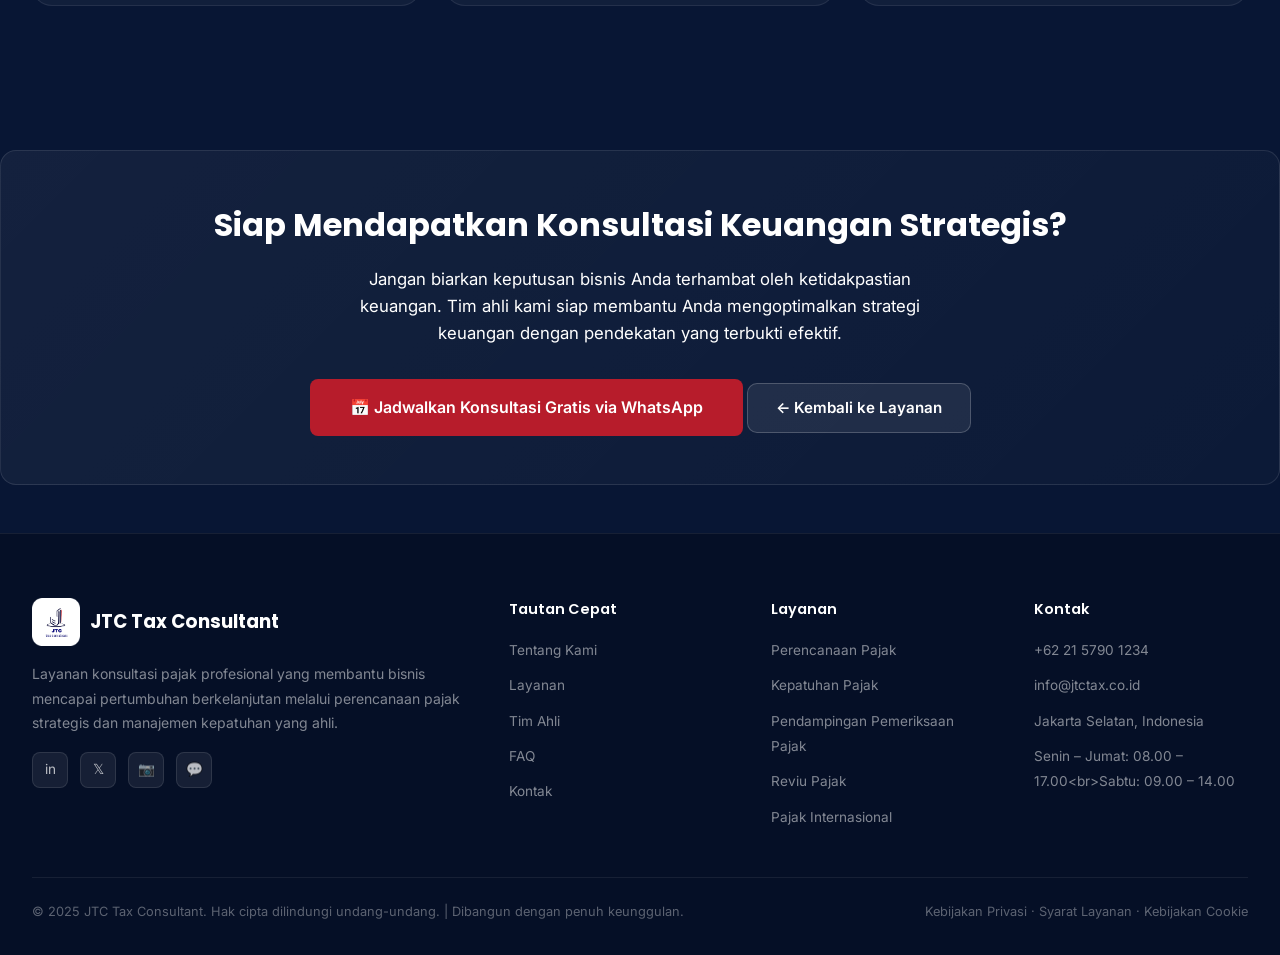
==== commit 7b294b38: "Update Konsultasi-keuangan.html" ====
--- a/Konsultasi-keuangan.html
+++ b/Konsultasi-keuangan.html
@@ -3,11 +3,11 @@
 <head>
 <meta charset="UTF-8">
 <meta name="viewport" content="width=device-width, initial-scale=1.0">
-<title>Kepatuhan Pajak JTC Tax Consultant</title>
-<meta name="description" content="Panduan strategis mengenai implikasi pajak atas keputusan bisnis, transaksi, dan restrukturisasi perusahaan.">
+<title>Konsultasi Keuangan JTC Tax Consultant</title>
+<meta name="description" content="Layanan konsultasi keuangan profesional untuk membantu perusahaan mengelola keuangan secara efektif, perencanaan anggaran, arus kas, dan pengambilan keputusan bisnis.">
 <link rel="icon" href="assets/logo.png" type="image/png">
 <link href="https://fonts.googleapis.com/css2?family=Poppins:wght@300;400;500;600;700;800&family=Inter:wght@300;400;500;600&display=swap" rel="stylesheet">
-<link rel="stylesheet" href="../style.css">
+<link rel="stylesheet" href="style.css">
 <style>
 .service-detail-hero {
   min-height: 60vh;
@@ -267,15 +267,16 @@
 <img src="../assets/logo.png" alt="JTC Tax Consultant" class="logo-img">
 </a>
 <ul class="nav-links" id="jtc-navLinks">
-<li><a href="../index.html#jtc-about">Tentang Kami</a></li>
-<li><a href="../index.html#jtc-services">Layanan</a></li>
-<li><a href="../index.html#jtc-experts">Tim Ahli</a></li>
-<li><a href="../index.html#jtc-faq">FAQ</a></li>
-<li><a href="../index.html#jtc-contact">Kontak</a></li>
+<li><a href="../index.html#jtc-about" data-i18n="nav.about">Tentang Kami</a></li>
+<li><a href="../index.html#jtc-services" data-i18n="nav.services">Layanan</a></li>
+<li><a href="../index.html#jtc-experts" data-i18n="nav.experts">Tim Ahli</a></li>
+<li><a href="../index.html#jtc-faq" data-i18n="nav.faq">FAQ</a></li>
+<li><a href="../index.html#jtc-contact" data-i18n="nav.contact">Kontak</a></li>
 </ul>
 <div class="nav-right">
 <button class="theme-toggle" id="jtc-themeToggle" aria-label="Toggle light/dark theme">☀️</button>
-<a href="../index.html#jtc-consultation" class="nav-cta">Konsultasi Gratis</a>
+<button class="lang-toggle" id="jtc-langToggle" aria-label="Switch language" title="Ganti bahasa">EN</button>
+<a href="../index.html#jtc-consultation" class="nav-cta" data-i18n="nav.cta">Konsultasi Gratis</a>
 <button class="hamburger" id="jtc-hamburger" aria-label="Menu">
 <span></span><span></span><span></span>
 </button>
@@ -288,12 +289,12 @@
 <div class="hero-card">
 <div class="hero-grid">
 <div>
-<h1>Apa itu Konsultasi Keuangan?</h1>
-<p>Konsultasi Keuangan adalah layanan profesional yang membantu perusahaan dan individu mengelola kondisi keuangan secara lebih efektif, terukur, dan berkelanjutan. Kami memberikan analisis, rekomendasi, dan strategi keuangan yang mendukung pertumbuhan bisnis, efisiensi operasional, serta pengambilan keputusan yang lebih tepat.</p>
+<h1 data-i18n="finance.hero.title">Apa itu Konsultasi Keuangan?</h1>
+<p data-i18n="finance.hero.desc">Konsultasi Keuangan adalah layanan profesional yang membantu perusahaan dan individu mengelola kondisi keuangan secara lebih efektif, terukur, dan berkelanjutan. Kami memberikan analisis, rekomendasi, dan strategi keuangan yang mendukung pertumbuhan bisnis, efisiensi operasional, serta pengambilan keputusan yang lebih tepat.</p>
 <ul>
-<li>Analisis kesehatan dan kinerja keuangan perusahaan.</li>
-<li>Perencanaan keuangan untuk mendukung pertumbuhan bisnis.</li>
-<li>Strategi pengelolaan arus kas dan investasi yang optimal.</li>
+<li data-i18n="finance.hero.li1">Analisis kesehatan dan kinerja keuangan perusahaan.</li>
+<li data-i18n="finance.hero.li2">Perencanaan keuangan untuk mendukung pertumbuhan bisnis.</li>
+<li data-i18n="finance.hero.li3">Strategi pengelolaan arus kas dan investasi yang optimal.</li>
 </ul>
 </div>
 <div>
@@ -306,7 +307,7 @@
 <!-- CONTENT -->
 <section class="why-section" id="jtc-why">
 <div class="section-inner">
-<h2 class="section-title" style="text-align:center">
+<h2 class="section-title" style="text-align:center" data-i18n-html="finance.services.title">
 Layanan <span>Konsultasi Keuangan</span>
 </h2>
 
@@ -314,48 +315,48 @@
 
 <div class="why-card">
 <div class="why-icon">1</div>
-<div class="why-title">Analisis Laporan Keuangan</div>
-<div class="why-desc">
+<div class="why-title" data-i18n="finance.service1.title">Analisis Laporan Keuangan</div>
+<div class="why-desc" data-i18n="finance.service1.desc">
 Menelaah laporan keuangan untuk mengevaluasi kinerja, profitabilitas, likuiditas, dan kondisi keuangan perusahaan.
 </div>
 </div>
 
 <div class="why-card">
 <div class="why-icon">2</div>
-<div class="why-title">Perencanaan Anggaran</div>
-<div class="why-desc">
+<div class="why-title" data-i18n="finance.service2.title">Perencanaan Anggaran</div>
+<div class="why-desc" data-i18n="finance.service2.desc">
 Membantu menyusun anggaran yang efektif guna mendukung pengendalian biaya dan pencapaian target bisnis.
 </div>
 </div>
 
 <div class="why-card">
 <div class="why-icon">3</div>
-<div class="why-title">Manajemen Arus Kas</div>
-<div class="why-desc">
+<div class="why-title" data-i18n="finance.service3.title">Manajemen Arus Kas</div>
+<div class="why-desc" data-i18n="finance.service3.desc">
 Memberikan strategi pengelolaan cash flow agar operasional bisnis tetap berjalan dengan lancar dan sehat.
 </div>
 </div>
 
 <div class="why-card">
 <div class="why-icon">4</div>
-<div class="why-title">Analisis Investasi</div>
-<div class="why-desc">
+<div class="why-title" data-i18n="finance.service4.title">Analisis Investasi</div>
+<div class="why-desc" data-i18n="finance.service4.desc">
 Mengevaluasi peluang investasi dan memberikan rekomendasi berdasarkan tingkat risiko dan potensi keuntungan.
 </div>
 </div>
 
 <div class="why-card">
 <div class="why-icon">5</div>
-<div class="why-title">Perencanaan Keuangan Bisnis</div>
-<div class="why-desc">
+<div class="why-title" data-i18n="finance.service5.title">Perencanaan Keuangan Bisnis</div>
+<div class="why-desc" data-i18n="finance.service5.desc">
 Menyusun strategi keuangan jangka pendek maupun jangka panjang untuk mendukung pertumbuhan usaha.
 </div>
 </div>
 
 <div class="why-card">
 <div class="why-icon">6</div>
-<div class="why-title">Pengambilan Keputusan Finansial</div>
-<div class="why-desc">
+<div class="why-title" data-i18n="finance.service6.title">Pengambilan Keputusan Finansial</div>
+<div class="why-desc" data-i18n="finance.service6.desc">
 Memberikan pertimbangan dan rekomendasi keuangan untuk membantu manajemen mengambil keputusan yang lebih tepat.
 </div>
 </div>
@@ -363,15 +364,14 @@
 </div>
 </div>
 </section>
+
 <!-- CTA SECTION -->
 <div class="cta-section">
-<h2>Siap Mendapatkan Konsultasi Pajak Strategis?</h2>
-<p>Jangan biarkan keputusan bisnis Anda terhambat oleh ketidakpastian pajak. Tim ahli kami siap membantu Anda mengoptimalkan posisi pajak dengan strategi yang terbukti efektif.</p>
-<a href="../index.html#jtc-consultation" class="btn-cta">📅 Jadwalkan Konsultasi Gratis</a>
-<a href="../index.html#jtc-services" class="btn-cta btn-secondary">← Kembali ke Layanan</a>
-</div>
-
-</section>
+<h2 data-i18n="finance.cta.title">Siap Mendapatkan Konsultasi Keuangan Strategis?</h2>
+<p data-i18n="finance.cta.desc">Jangan biarkan keputusan bisnis Anda terhambat oleh ketidakpastian keuangan. Tim ahli kami siap membantu Anda mengoptimalkan strategi keuangan dengan pendekatan yang terbukti efektif.</p>
+<a href="../index.html#jtc-consultation" class="btn-cta" data-i18n="consult.submit">📅 Jadwalkan Konsultasi Gratis</a>
+<a href="../index.html#jtc-services" class="btn-cta btn-secondary" data-i18n="finance.back">← Kembali ke Layanan</a>
+</div>
 
 <!-- FOOTER -->
 <footer>
@@ -382,7 +382,7 @@
 <img src="../assets/logo.png" alt="JTC Tax Consultant" class="logo-img">
 <span>JTC Tax Consultant</span>
 </div>
-<p>Layanan konsultasi pajak profesional yang membantu bisnis mencapai pertumbuhan berkelanjutan melalui perencanaan pajak strategis dan manajemen kepatuhan yang ahli.</p>
+<p data-i18n="footer.brand">Layanan konsultasi pajak profesional yang membantu bisnis mencapai pertumbuhan berkelanjutan melalui perencanaan pajak strategis dan manajemen kepatuhan yang ahli.</p>
 <div class="footer-socials">
 <a href="#" class="social-btn" aria-label="LinkedIn">in</a>
 <a href="#" class="social-btn" aria-label="Twitter">𝕏</a>
@@ -391,38 +391,38 @@
 </div>
 </div>
 <div class="footer-col">
-<h4>Tautan Cepat</h4>
+<h4 data-i18n="footer.quicklinks">Tautan Cepat</h4>
 <ul>
-<li><a href="../index.html#jtc-about">Tentang Kami</a></li>
-<li><a href="../index.html#jtc-services">Layanan</a></li>
-<li><a href="../index.html#jtc-experts">Tim Ahli</a></li>
-<li><a href="../index.html#jtc-faq">FAQ</a></li>
-<li><a href="../index.html#jtc-contact">Kontak</a></li>
+<li><a href="../index.html#jtc-about" data-i18n="nav.about">Tentang Kami</a></li>
+<li><a href="../index.html#jtc-services" data-i18n="nav.services">Layanan</a></li>
+<li><a href="../index.html#jtc-experts" data-i18n="nav.experts">Tim Ahli</a></li>
+<li><a href="../index.html#jtc-faq" data-i18n="nav.faq">FAQ</a></li>
+<li><a href="../index.html#jtc-contact" data-i18n="nav.contact">Kontak</a></li>
 </ul>
 </div>
 <div class="footer-col">
-<h4>Layanan Lainnya</h4>
+<h4 data-i18n="footer.services">Layanan Lainnya</h4>
 <ul>
-<li><a href="perencanaan-pajak.html">Perencanaan Pajak</a></li>
-<li><a href="kepatuhan-pajak.html">Kepatuhan Pajak</a></li>
-<li><a href="pendampingan-pemeriksaan-pajak.html">Pendampingan Audit</a></li>
-<li><a href="transfer-pricing.html">Transfer Pricing</a></li>
-<li><a href="pajak-internasional.html">Pajak Internasional</a></li>
+<li><a href="Perancanaan-pajak.html" data-i18n="services.s2">Perencanaan Pajak</a></li>
+<li><a href="Kepatuhan-pajak.html" data-i18n="services.s3">Kepatuhan Pajak</a></li>
+<li><a href="Pendampingan-pemeriksaan-pajak.html" data-i18n="services.s4">Pendampingan Audit</a></li>
+<li><a href="Reviu-pajak.html" data-i18n="services.s5">Reviu Pajak</a></li>
+<li><a href="Pajak-International.html" data-i18n="services.s7">Pajak Internasional</a></li>
 </ul>
 </div>
 <div class="footer-col">
-<h4>Kontak</h4>
+<h4 data-i18n="footer.contact">Kontak</h4>
 <ul>
 <li><a href="tel:+622157901234">+62 21 5790 1234</a></li>
 <li><a href="mailto:info@jtctax.co.id">info@jtctax.co.id</a></li>
 <li><a href="../index.html#jtc-contact">Jakarta Selatan, Indonesia</a></li>
-<li><a href="../index.html#jtc-contact">Sen–Jum, 08.00–17.00</a></li>
+<li><a href="../index.html#jtc-contact" data-i18n="contact.hours.val">Sen–Jum, 08.00–17.00</a></li>
 </ul>
 </div>
 </div>
 <div class="footer-bottom">
-<p>© 2025 JTC Tax Consultant. Hak cipta dilindungi undang-undang. | Dibangun dengan penuh keunggulan.</p>
-<p>Kebijakan Privasi · Syarat Layanan · Kebijakan Cookie</p>
+<p data-i18n="footer.copyright">© 2025 JTC Tax Consultant. Hak cipta dilindungi undang-undang. | Dibangun dengan penuh keunggulan.</p>
+<p data-i18n="footer.policy">Kebijakan Privasi · Syarat Layanan · Kebijakan Cookie</p>
 </div>
 </div>
 </footer>
--- a/style.css
+++ b/style.css
@@ -8,26 +8,22 @@
 html,body{overflow-x:hidden;width:100%}
 
 body.jtc-landing{
-  /* brand colors (constant across themes) */
   --accent:#B71C2B;
   --accent-hover:#9e1724;
   --success:#10B981;
   --warning:#F59E0B;
-
-  /* DARK THEME (default) — exact same palette as the original design */
-  --ink:255,255,255;            /* base "ink" used for text/border/surface opacity tricks */
+  --ink:255,255,255;
   --text:#ffffff;
-  --c1:#081634;                 /* page base / dark-navy */
-  --c2:#0B1F4D;                 /* navy */
-  --c3:#0d2660;                 /* mid blue */
-  --c4:#091a40;                 /* alt section */
-  --c5:#12266a;                 /* stats end */
+  --c1:#081634;
+  --c2:#0B1F4D;
+  --c3:#0d2660;
+  --c4:#091a40;
+  --c5:#12266a;
   --select-bg:#0B1F4D;
   --nav-scrolled:rgba(8,22,52,.92);
   --grid-line:rgba(255,255,255,.025);
   --card-shadow:rgba(0,0,0,.3);
   --tag-text:#f87171;
-
   font-family:'Inter',sans-serif;
   background:var(--c1);
   color:var(--text);
@@ -36,7 +32,7 @@
 }
 
 body.jtc-landing[data-theme="light"]{
-  --ink:11,31,77;               /* navy ink on light backgrounds */
+  --ink:11,31,77;
   --text:#0B1F4D;
   --c1:#FFFFFF;
   --c2:#EFF3FB;
@@ -67,14 +63,14 @@
 .jtc-landing .nav-cta:hover{background:var(--accent-hover);transform:translateY(-1px)}
 .jtc-landing .theme-toggle{width:38px;height:38px;border-radius:50%;background:rgba(var(--ink),.08);border:1px solid rgba(var(--ink),.15);display:flex;align-items:center;justify-content:center;cursor:pointer;font-size:1rem;flex-shrink:0;transition:.2s}
 .jtc-landing .theme-toggle:hover{background:rgba(var(--ink),.15)}
+.jtc-landing .lang-toggle{width:38px;height:38px;border-radius:50%;background:rgba(var(--ink),.08);border:1px solid rgba(var(--ink),.15);display:flex;align-items:center;justify-content:center;cursor:pointer;font-size:.75rem;font-weight:700;color:var(--text);flex-shrink:0;transition:.2s}
+.jtc-landing .lang-toggle:hover{background:rgba(var(--ink),.15)}
 .jtc-landing .hamburger{display:none;flex-direction:column;gap:5px;cursor:pointer;background:none;border:none;padding:4px;flex-shrink:0}
 .jtc-landing .hamburger span{display:block;width:24px;height:2px;background:var(--text);border-radius:2px;transition:.3s}
 .jtc-landing .hamburger.active span:nth-child(1){transform:translateY(7px) rotate(45deg)}
 .jtc-landing .hamburger.active span:nth-child(2){opacity:0}
 .jtc-landing .hamburger.active span:nth-child(3){transform:translateY(-7px) rotate(-45deg)}
 
-/* MOBILE NAV PANEL */
-.jtc-landing .nav-links{transition:max-height .3s ease}
 @media(max-width:860px){
   .jtc-landing .nav-links{
     display:flex;flex-direction:column;align-items:flex-start;gap:0;
@@ -214,17 +210,137 @@
 .jtc-landing .stat-num span{color:var(--accent)}
 .jtc-landing .stat-label{font-size:.9rem;color:rgba(var(--ink),.6);margin-top:.5rem;font-weight:500}
 
-/* EXPERTS */
-.jtc-landing .experts-section{background:var(--c1)}
-.jtc-landing .experts-grid{display:grid;grid-template-columns:repeat(3,1fr);gap:1.5rem;margin-top:3rem}
-.jtc-landing .expert-card{background:rgba(var(--ink),.04);border:1px solid rgba(var(--ink),.08);border-radius:20px;padding:1.75rem;text-align:center;transition:all .3s}
-.jtc-landing .expert-card:hover{border-color:rgba(var(--ink),.15);transform:translateY(-5px)}
-.jtc-landing .expert-avatar{width:90px;height:90px;border-radius:50%;margin:0 auto 1rem;background:linear-gradient(135deg,var(--accent),#7e1419);display:flex;align-items:center;justify-content:center;font-family:'Poppins',sans-serif;font-size:1.6rem;font-weight:700;color:#fff;border:3px solid rgba(var(--ink),.1)}
-.jtc-landing .expert-name{font-family:'Poppins',sans-serif;font-weight:700;font-size:1.05rem;color:var(--text);margin-bottom:.2rem}
-.jtc-landing .expert-pos{font-size:.82rem;color:var(--accent);font-weight:600;margin-bottom:.4rem}
-.jtc-landing .expert-exp{font-size:.78rem;color:rgba(var(--ink),.5)}
-.jtc-landing .expert-tags{display:flex;flex-wrap:wrap;gap:.4rem;justify-content:center;margin-top:.75rem}
-.jtc-landing .expert-tag{font-size:.7rem;background:rgba(var(--ink),.07);border:1px solid rgba(var(--ink),.1);color:rgba(var(--ink),.7);padding:.2rem .6rem;border-radius:50px;font-weight:500}
+/* ================================================================
+   EXPERTS - 4 KOLOM SATU BARIS
+   Logo LinkedIn di POJOK KANAN ATAS (absolute)
+   ================================================================ */
+.jtc-landing .experts-section {
+  background: var(--c1);
+}
+
+.jtc-landing .experts-grid {
+  display: grid;
+  grid-template-columns: repeat(4, 1fr);
+  gap: 1.5rem;
+  margin-top: 3rem;
+}
+
+.jtc-landing .expert-card {
+  position: relative;
+  border-radius: 16px;
+  overflow: hidden;
+  aspect-ratio: 3/4;
+  cursor: pointer;
+  box-shadow: 0 8px 32px rgba(0,0,0,.25);
+  background: transparent;
+  border: none;
+  padding: 0;
+  transition: transform .3s ease;
+}
+
+.jtc-landing .expert-card:hover {
+  transform: translateY(-5px);
+}
+
+.jtc-landing .expert-card img {
+  width: 100%;
+  height: 100%;
+  object-fit: cover;
+  display: block;
+  transition: transform .45s ease;
+  filter: grayscale(20%);
+}
+
+.jtc-landing .expert-card:hover img {
+  transform: scale(1.06);
+  filter: grayscale(0%);
+}
+
+.jtc-landing .expert-overlay {
+  position: absolute;
+  inset: 0;
+  background: linear-gradient(to top, rgba(10,22,55,.92) 40%, transparent 100%);
+  opacity: 0;
+  transition: opacity .35s ease;
+  display: flex;
+  flex-direction: column;
+  align-items: center;
+  justify-content: flex-end;
+  padding: 1.5rem 1.5rem 2rem;
+}
+
+.jtc-landing .expert-card:hover .expert-overlay {
+  opacity: 1;
+}
+
+/* --- LINKEDIN LOGO - POJOK KANAN ATAS --- */
+.jtc-landing .expert-linkedin-logo {
+  position: absolute;
+  top: 24px;
+  right: 24px;
+  width: 24px !important;
+  height: 24px !important;
+  max-width: 24px !important;
+  max-height: 24px !important;
+  opacity: 0;
+  transition: opacity 0.3s ease;
+  filter: brightness(0) invert(1);
+  z-index: 2;
+  object-fit: contain;
+}
+
+.jtc-landing .expert-card:hover .expert-linkedin-logo {
+  opacity: 1;
+}
+
+/* --- NAMA (center) --- */
+.jtc-landing .expert-overlay-name {
+  font-family: 'Poppins', sans-serif;
+  font-size: 1rem;
+  font-weight: 700;
+  color: #fff;
+  text-align: center;
+  margin: 0;
+}
+
+/* --- POSISI (center) --- */
+.jtc-landing .expert-overlay-pos {
+  font-size: .75rem;
+  color: #B71C2B;
+  font-weight: 600;
+  text-transform: uppercase;
+  letter-spacing: .04em;
+  text-align: center;
+  margin-top: 2px;
+}
+
+/* --- NAME STRIP (bawah, selalu terlihat) --- */
+.jtc-landing .expert-name-strip {
+  position: absolute;
+  bottom: 0;
+  left: 0;
+  right: 0;
+  padding: .8rem 1rem;
+  background: linear-gradient(to top, rgba(10,22,55,.85), transparent);
+  transition: opacity .35s ease;
+  text-align: center;
+}
+
+.jtc-landing .expert-card:hover .expert-name-strip {
+  opacity: 0;
+}
+
+.jtc-landing .expert-strip-name {
+  font-family: 'Poppins', sans-serif;
+  font-size: .88rem;
+  font-weight: 600;
+  color: #fff;
+}
+
+.jtc-landing .expert-strip-pos {
+  font-size: .72rem;
+  color: rgba(255,255,255,.65);
+}
 
 /* TESTIMONIALS */
 .jtc-landing .testimonials-section{background:linear-gradient(180deg,var(--c4),var(--c1))}
@@ -277,7 +393,7 @@
 .jtc-landing .contact-form-card{background:rgba(var(--ink),.04);border:1px solid rgba(var(--ink),.08);border-radius:24px;padding:2rem}
 .jtc-landing .contact-form-card h3{font-weight:600;color:var(--text);margin-bottom:1.5rem;font-size:1.1rem}
 
-/* FOOTER (always uses a dark navy band, regardless of theme, for brand contrast) */
+/* FOOTER */
 .jtc-landing footer{background:#050f26;border-top:1px solid rgba(255,255,255,.07);padding:4rem 2rem 2rem}
 .jtc-landing .footer-inner{max-width:1280px;margin:0 auto}
 .jtc-landing .footer-grid{display:grid;grid-template-columns:2fr 1fr 1fr 1fr;gap:3rem;margin-bottom:3rem}
@@ -312,7 +428,8 @@
   .jtc-landing .about-grid,.jtc-landing .contact-grid{grid-template-columns:1fr}
   .jtc-landing .about-image-wrap{padding-top:2rem;max-width:520px;margin:0 auto}
   .jtc-landing .services-grid{grid-template-columns:repeat(2,1fr)}
-  .jtc-landing .experts-grid,.jtc-landing .testimonials-grid{grid-template-columns:repeat(2,1fr)}
+  .jtc-landing .experts-grid,
+  .jtc-landing .testimonials-grid{grid-template-columns:repeat(2,1fr)}
   .jtc-landing .why-grid{grid-template-columns:repeat(2,1fr)}
   .jtc-landing .stats-grid{grid-template-columns:repeat(2,1fr);gap:2rem}
   .jtc-landing .footer-grid{grid-template-columns:1fr 1fr;gap:2.5rem 1.5rem}
@@ -337,7 +454,10 @@
   .jtc-landing .nav-inner{height:64px}
   .jtc-landing .logo-img{height:36px}
   .jtc-landing .nav-cta{padding:.5rem 1rem;font-size:.8rem}
-  .jtc-landing .services-grid,.jtc-landing .experts-grid,.jtc-landing .testimonials-grid,.jtc-landing .why-grid{grid-template-columns:1fr}
+  .jtc-landing .services-grid,
+  .jtc-landing .experts-grid,
+  .jtc-landing .testimonials-grid,
+  .jtc-landing .why-grid{grid-template-columns:1fr}
   .jtc-landing .stats-grid{grid-template-columns:repeat(2,1fr);gap:1.5rem}
   .jtc-landing .footer-grid{grid-template-columns:1fr;gap:2rem}
   .jtc-landing .hero-metrics{gap:1.25rem;justify-content:center}
